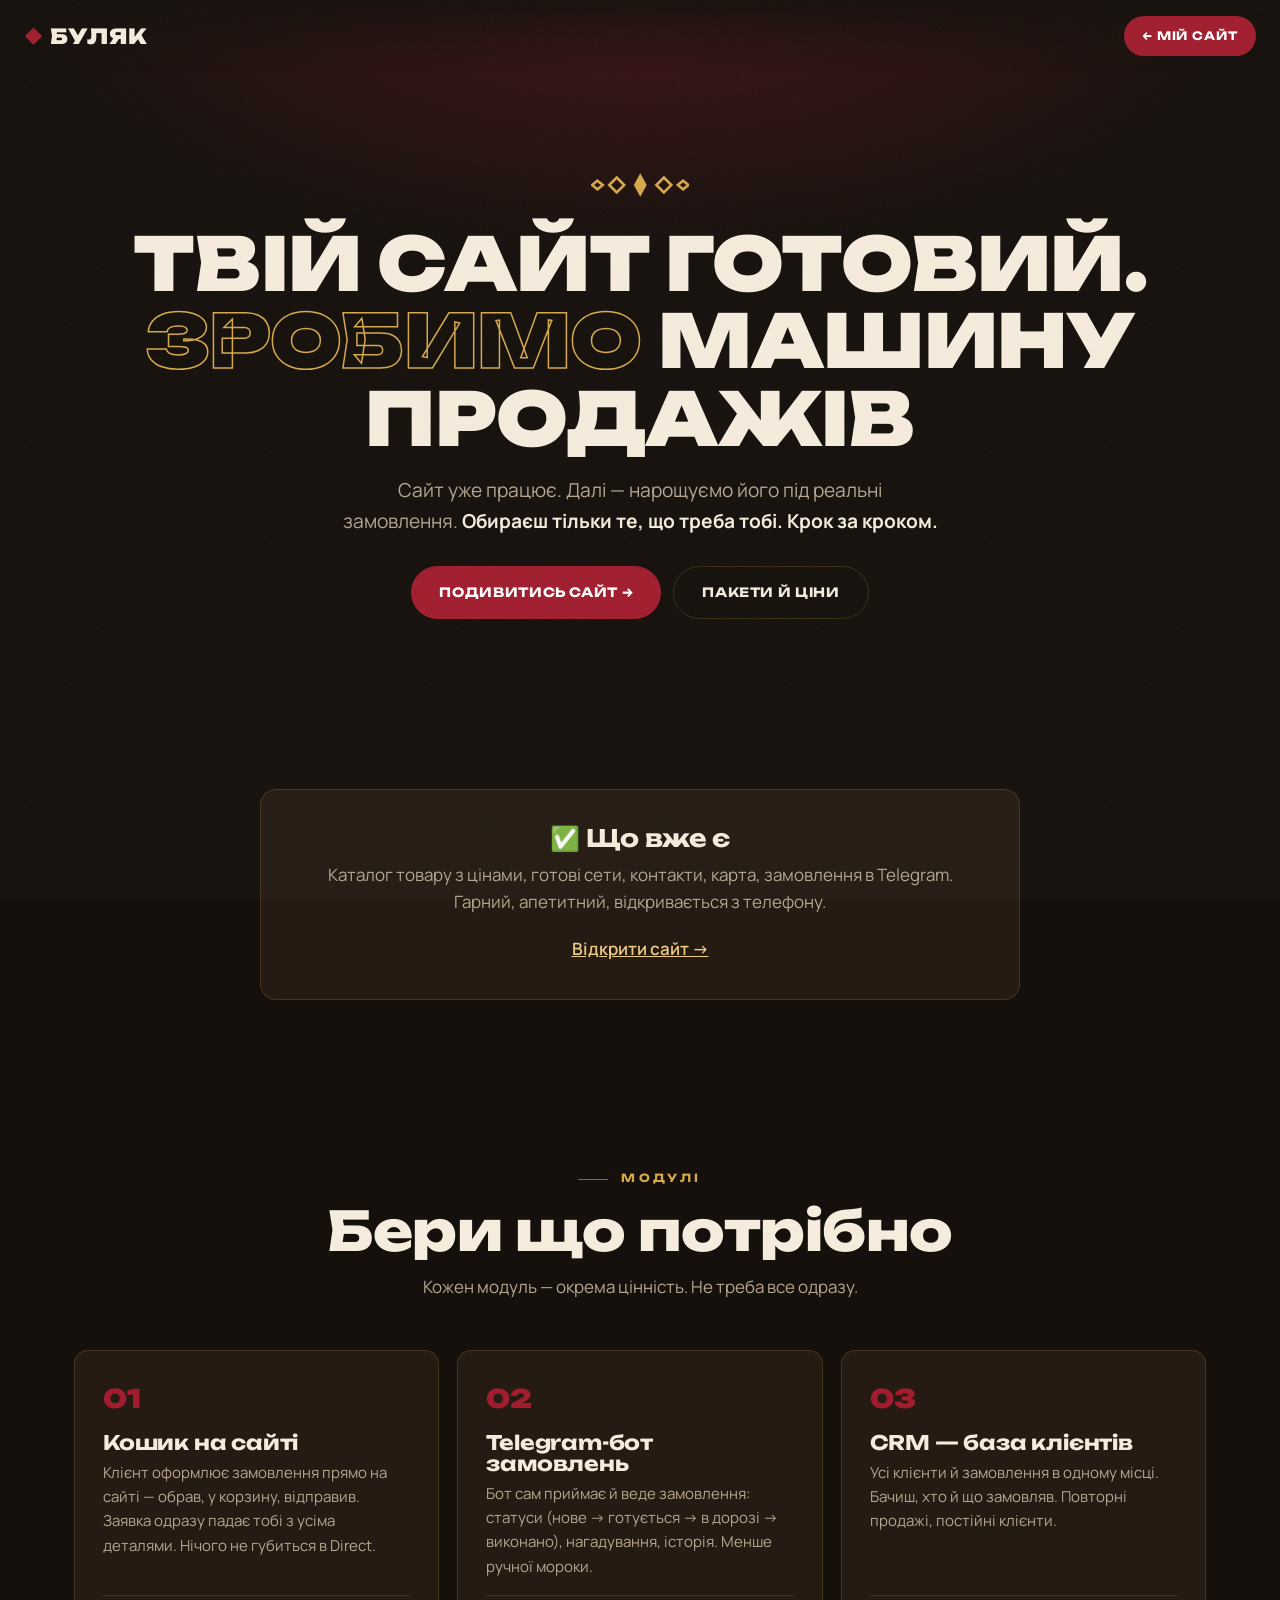
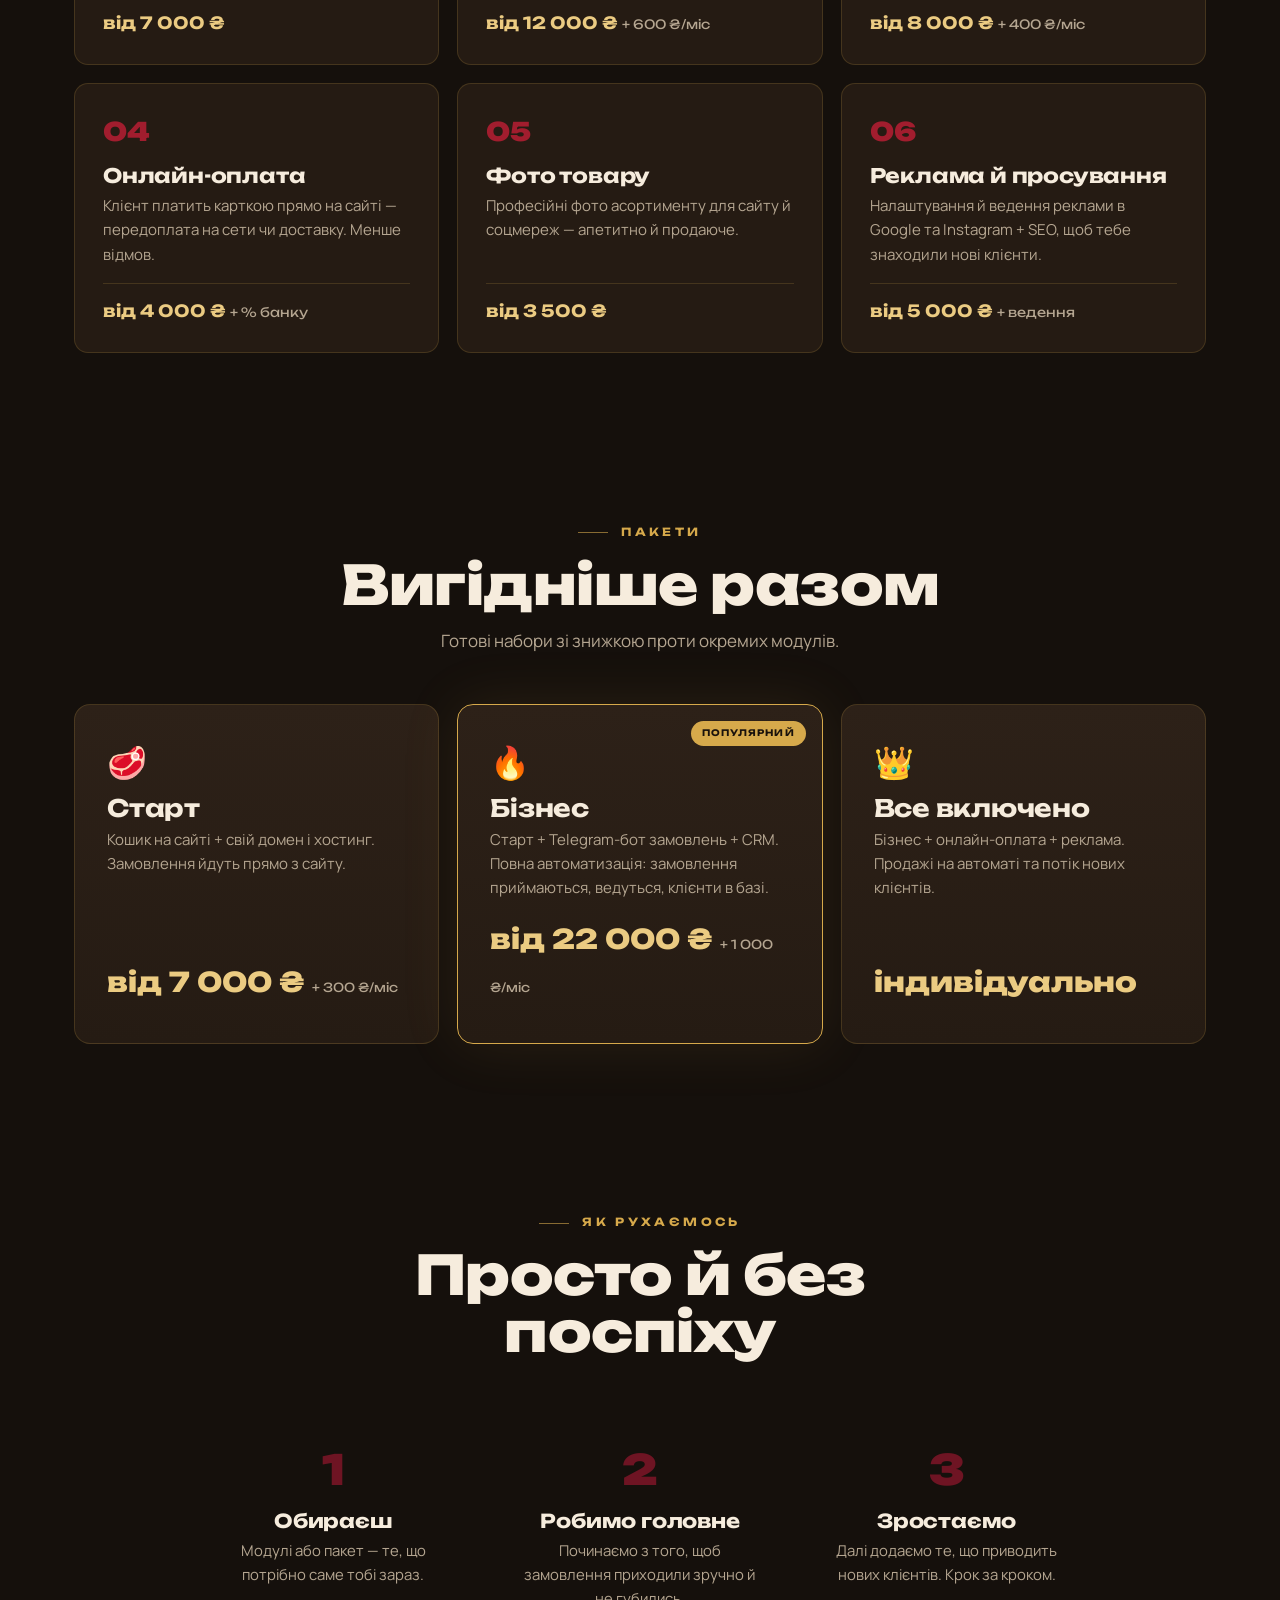
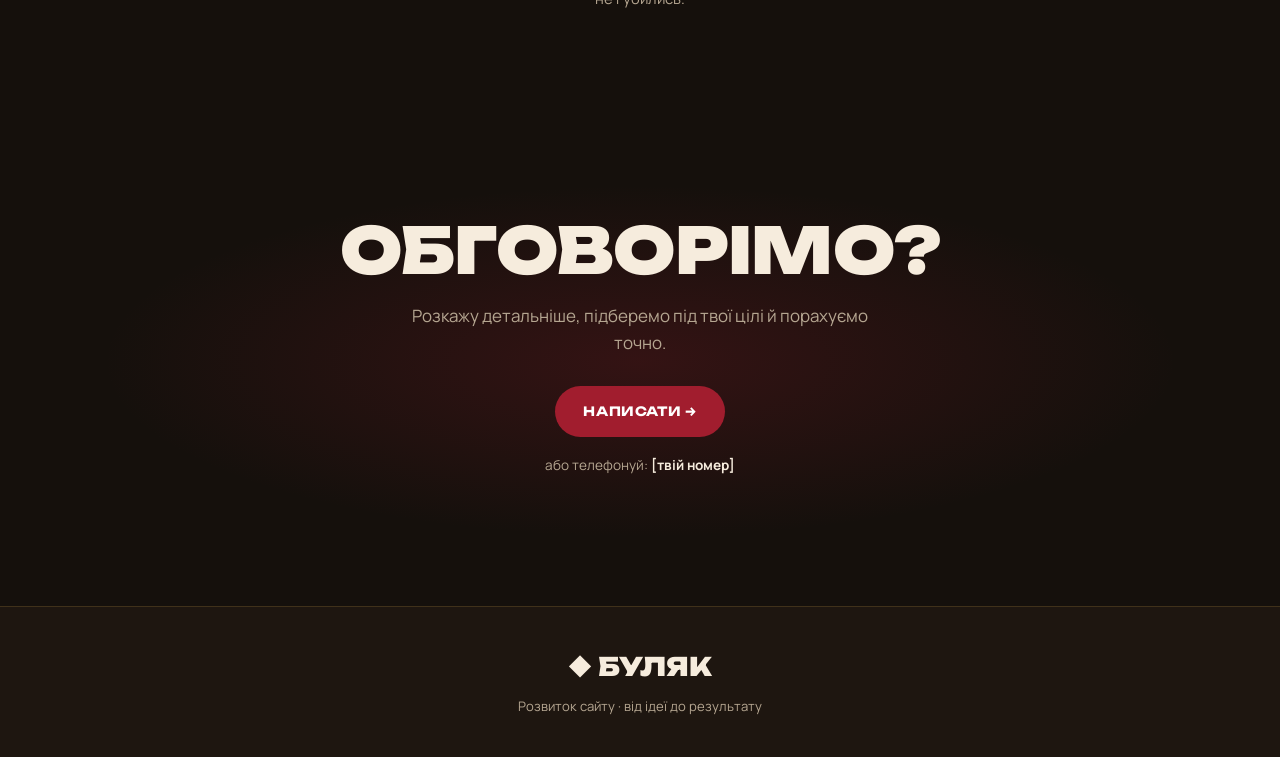
==== offer.html @ 6096b176 "feat: add modular offer page (offer.html) Co-Authored-By: Claude Opus 4.8 (1M context) <noreply@anth" ====
<!DOCTYPE html>
<html lang="uk">
<head>
<meta charset="UTF-8" />
<meta name="viewport" content="width=device-width, initial-scale=1.0" />
<title>БУЛЯК — розвиток сайту · що далі</title>
<meta name="description" content="Розвиток сайту БУЛЯК: кошик, Telegram-бот замовлень, CRM, оплата, реклама. Модульно — обирай що треба." />
<link rel="preconnect" href="https://fonts.googleapis.com" />
<link rel="preconnect" href="https://fonts.gstatic.com" crossorigin />
<link href="https://fonts.googleapis.com/css2?family=Unbounded:wght@500;700;800;900&family=Manrope:wght@400;500;600;700;800&display=swap" rel="stylesheet" />
<style>
:root{
  --bg:#15100C;--bg-2:#1E1610;--card:#251B13;--card-2:#2D2118;
  --wine:#A11D2E;--wine-deep:#6E1423;--ember:#FF6A2B;
  --gold:#D6A94B;--gold-light:#EBCB82;--cream:#F6ECDD;--ash:#B5A691;--line:rgba(214,169,75,.18);
}
*{margin:0;padding:0;box-sizing:border-box}
body{background:var(--bg);color:var(--cream);font-family:'Manrope',sans-serif;font-size:17px;line-height:1.6;overflow-x:hidden;-webkit-font-smoothing:antialiased}
h1,h2,h3{font-family:'Unbounded',sans-serif;line-height:1.05;letter-spacing:-.01em}
a{color:inherit}
.wrap{max-width:1180px;margin:0 auto;padding:0 24px}
.grain{position:fixed;inset:0;z-index:9999;pointer-events:none;opacity:.045;background-image:url("data:image/svg+xml,%3Csvg xmlns='http://www.w3.org/2000/svg' width='180' height='180'%3E%3Cfilter id='n'%3E%3CfeTurbulence type='fractalNoise' baseFrequency='.8' numOctaves='3'/%3E%3C/filter%3E%3Crect width='100%25' height='100%25' filter='url(%23n)'/%3E%3C/svg%3E")}
.orn path{stroke:var(--gold);stroke-width:2.4;fill:none}.orn .filld{fill:var(--gold);stroke:none}
.eyebrow{font-family:'Unbounded';font-weight:700;font-size:.7rem;letter-spacing:.3em;text-transform:uppercase;color:var(--gold);display:inline-flex;align-items:center;gap:13px}
.eyebrow::before{content:"";width:30px;height:1px;background:var(--gold);opacity:.6}

nav{position:fixed;top:0;left:0;right:0;z-index:100;display:flex;align-items:center;justify-content:space-between;padding:16px 24px;background:linear-gradient(180deg,rgba(21,16,12,.92),transparent);backdrop-filter:blur(6px)}
.nav-brand{font-family:'Unbounded';font-weight:900;font-size:1.3rem;letter-spacing:.05em;color:var(--cream);text-decoration:none}
.nav-brand b{color:var(--wine)}
.nav-cta{font-family:'Unbounded';font-weight:700;font-size:.72rem;letter-spacing:.08em;text-transform:uppercase;text-decoration:none;color:#fff;background:var(--wine);padding:11px 18px;border-radius:40px;transition:.25s}
.nav-cta:hover{background:var(--ember)}

.hero{padding:170px 0 90px;text-align:center;position:relative;overflow:hidden}
.hero::before{content:"";position:absolute;inset:0;z-index:-1;background:radial-gradient(80% 60% at 50% 0%,rgba(161,29,46,.3),transparent 60%)}
.hero h1{font-weight:900;font-size:clamp(2.4rem,6vw,4.6rem);text-transform:uppercase;margin:18px 0}
.hero h1 .s{color:transparent;-webkit-text-stroke:1.5px var(--gold)}
.hero p{max-width:600px;margin:0 auto;font-size:1.2rem;color:var(--ash)}
.hero p b{color:var(--cream)}
.btn{font-family:'Unbounded';font-weight:700;font-size:.8rem;letter-spacing:.05em;text-transform:uppercase;text-decoration:none;padding:15px 28px;border-radius:50px;display:inline-flex;align-items:center;gap:9px;transition:transform .3s,box-shadow .3s}
.btn-primary{background:var(--wine);color:#fff}.btn-primary:hover{background:var(--ember);box-shadow:0 14px 40px rgba(255,106,43,.4);transform:translateY(-2px)}
.btn-ghost{border:1px solid var(--line);color:var(--cream)}.btn-ghost:hover{border-color:var(--gold);color:var(--gold)}
.hero-actions{display:flex;gap:12px;justify-content:center;margin-top:30px;flex-wrap:wrap}

.sec{padding:80px 0}
.sec-head{text-align:center;max-width:640px;margin:0 auto 50px}
.sec-head h2{font-weight:800;font-size:clamp(2rem,5vw,3.4rem);margin-top:14px}
.sec-head p{margin-top:14px;color:var(--ash)}

.live{background:var(--card);border:1px solid var(--line);border-radius:16px;padding:36px;text-align:center;max-width:760px;margin:0 auto}
.live h3{font-size:1.5rem;margin-bottom:10px}
.live p{color:var(--ash);margin-bottom:20px}
.live a.lnk{color:var(--gold-light);font-weight:600;word-break:break-all}

.mods{display:grid;grid-template-columns:repeat(3,1fr);gap:18px}
.mod{background:var(--card);border:1px solid var(--line);border-radius:14px;padding:28px;display:flex;flex-direction:column;transition:transform .4s,border-color .4s}
.mod:hover{transform:translateY(-5px);border-color:var(--gold)}
.mod-num{font-family:'Unbounded';font-weight:900;font-size:1.6rem;color:var(--wine);margin-bottom:12px}
.mod h3{font-size:1.25rem;margin-bottom:8px}
.mod p{color:var(--ash);font-size:.94rem;flex:1}
.mod-price{font-family:'Unbounded';font-weight:700;color:var(--gold-light);font-size:1.05rem;margin-top:16px;padding-top:14px;border-top:1px solid var(--line)}
.mod-price small{color:var(--ash);font-weight:400;font-size:.8rem}

.packs{display:grid;grid-template-columns:repeat(3,1fr);gap:18px}
.pack{background:linear-gradient(180deg,var(--card-2),var(--card));border:1px solid var(--line);border-radius:16px;padding:32px;display:flex;flex-direction:column;position:relative}
.pack.feat{border-color:var(--gold);box-shadow:0 0 60px rgba(214,169,75,.1)}
.pack .badge{position:absolute;top:16px;right:16px;font-family:'Unbounded';font-weight:700;font-size:.56rem;letter-spacing:.12em;text-transform:uppercase;color:#1a120c;background:var(--gold);padding:5px 11px;border-radius:30px}
.pack .pemoji{font-size:2rem;margin-bottom:8px}
.pack h3{font-size:1.5rem;margin-bottom:6px}
.pack .pdesc{color:var(--ash);font-size:.94rem;margin-bottom:18px;flex:1}
.pack .pprice{font-family:'Unbounded';font-weight:800;font-size:1.7rem;color:var(--gold-light);margin-bottom:6px}
.pack .pprice small{font-size:.78rem;color:var(--ash);font-weight:400}

.steps{display:grid;grid-template-columns:repeat(3,1fr);gap:20px;max-width:900px;margin:0 auto}
.step{text-align:center;padding:26px}
.step .n{font-family:'Unbounded';font-weight:900;font-size:2.6rem;color:var(--wine-deep)}
.step h3{font-size:1.2rem;margin:8px 0}
.step p{color:var(--ash);font-size:.93rem}

.final{text-align:center;padding:100px 0;position:relative;overflow:hidden}
.final::before{content:"";position:absolute;inset:0;z-index:-1;background:radial-gradient(70% 60% at 50% 50%,rgba(161,29,46,.22),transparent 60%)}
.final h2{font-weight:900;font-size:clamp(2.2rem,6vw,4rem);text-transform:uppercase}
.final p{color:var(--ash);margin:18px auto 30px;max-width:480px}

footer{border-top:1px solid var(--line);padding:40px 0;text-align:center;background:var(--bg-2)}
footer .b{font-family:'Unbounded';font-weight:900;font-size:1.6rem}
footer small{color:var(--ash);display:block;margin-top:8px;font-size:.82rem}

@media(max-width:900px){.mods,.packs,.steps{grid-template-columns:1fr}.hero{padding:130px 0 70px}.nav-cta{display:none}}
</style>
</head>
<body>
<div class="grain"></div>

<nav>
  <a class="nav-brand" href="index.html"><b>◆</b> БУЛЯК</a>
  <a class="nav-cta" href="index.html">← Мій сайт</a>
</nav>

<header class="hero">
  <div class="wrap">
    <svg class="orn" viewBox="0 0 92 28" style="height:30px"><path class="filld" d="M46 3 L52 14 L46 25 L40 14 Z"/><path d="M46 9 L46 19 M41.5 14 L50.5 14"/><path d="M24 7 L31 14 L24 21 L17 14 Z"/><path d="M68 7 L75 14 L68 21 L61 14 Z"/><path d="M6 10 L11 14 L6 18 L1 14 Z"/><path d="M86 10 L91 14 L86 18 L81 14 Z"/></svg>
    <h1>Твій сайт готовий.<br/><span class="s">Зробимо</span> машину продажів</h1>
    <p>Сайт уже працює. Далі — нарощуємо його під реальні замовлення. <b>Обираєш тільки те, що треба тобі. Крок за кроком.</b></p>
    <div class="hero-actions">
      <a class="btn btn-primary" href="index.html">Подивитись сайт →</a>
      <a class="btn btn-ghost" href="#packs">Пакети й ціни</a>
    </div>
  </div>
</header>

<!-- LIVE -->
<section class="sec">
  <div class="wrap">
    <div class="live">
      <h3>✅ Що вже є</h3>
      <p>Каталог товару з цінами, готові сети, контакти, карта, замовлення в Telegram. Гарний, апетитний, відкривається з телефону.</p>
      <a class="lnk" href="index.html">Відкрити сайт →</a>
    </div>
  </div>
</section>

<!-- MODULES -->
<section class="sec">
  <div class="wrap">
    <div class="sec-head"><span class="eyebrow">Модулі</span><h2>Бери що потрібно</h2><p>Кожен модуль — окрема цінність. Не треба все одразу.</p></div>
    <div class="mods">
      <div class="mod"><div class="mod-num">01</div><h3>Кошик на сайті</h3><p>Клієнт оформлює замовлення прямо на сайті — обрав, у корзину, відправив. Заявка одразу падає тобі з усіма деталями. Нічого не губиться в Direct.</p><div class="mod-price">від 7 000 ₴</div></div>
      <div class="mod"><div class="mod-num">02</div><h3>Telegram-бот замовлень</h3><p>Бот сам приймає й веде замовлення: статуси (нове → готується → в дорозі → виконано), нагадування, історія. Менше ручної мороки.</p><div class="mod-price">від 12 000 ₴ <small>+ 600 ₴/міс</small></div></div>
      <div class="mod"><div class="mod-num">03</div><h3>CRM — база клієнтів</h3><p>Усі клієнти й замовлення в одному місці. Бачиш, хто й що замовляв. Повторні продажі, постійні клієнти.</p><div class="mod-price">від 8 000 ₴ <small>+ 400 ₴/міс</small></div></div>
      <div class="mod"><div class="mod-num">04</div><h3>Онлайн-оплата</h3><p>Клієнт платить карткою прямо на сайті — передоплата на сети чи доставку. Менше відмов.</p><div class="mod-price">від 4 000 ₴ <small>+ % банку</small></div></div>
      <div class="mod"><div class="mod-num">05</div><h3>Фото товару</h3><p>Професійні фото асортименту для сайту й соцмереж — апетитно й продаюче.</p><div class="mod-price">від 3 500 ₴</div></div>
      <div class="mod"><div class="mod-num">06</div><h3>Реклама й просування</h3><p>Налаштування й ведення реклами в Google та Instagram + SEO, щоб тебе знаходили нові клієнти.</p><div class="mod-price">від 5 000 ₴ <small>+ ведення</small></div></div>
    </div>
  </div>
</section>

<!-- PACKS -->
<section class="sec" id="packs">
  <div class="wrap">
    <div class="sec-head"><span class="eyebrow">Пакети</span><h2>Вигідніше разом</h2><p>Готові набори зі знижкою проти окремих модулів.</p></div>
    <div class="packs">
      <div class="pack"><div class="pemoji">🥩</div><h3>Старт</h3><div class="pdesc">Кошик на сайті + свій домен і хостинг. Замовлення йдуть прямо з сайту.</div><div class="pprice">від 7 000 ₴ <small>+ 300 ₴/міс</small></div></div>
      <div class="pack feat"><div class="badge">Популярний</div><div class="pemoji">🔥</div><h3>Бізнес</h3><div class="pdesc">Старт + Telegram-бот замовлень + CRM. Повна автоматизація: замовлення приймаються, ведуться, клієнти в базі.</div><div class="pprice">від 22 000 ₴ <small>+ 1 000 ₴/міс</small></div></div>
      <div class="pack"><div class="pemoji">👑</div><h3>Все включено</h3><div class="pdesc">Бізнес + онлайн-оплата + реклама. Продажі на автоматі та потік нових клієнтів.</div><div class="pprice">індивідуально</div></div>
    </div>
  </div>
</section>

<!-- STEPS -->
<section class="sec">
  <div class="wrap">
    <div class="sec-head"><span class="eyebrow">Як рухаємось</span><h2>Просто й без поспіху</h2></div>
    <div class="steps">
      <div class="step"><div class="n">1</div><h3>Обираєш</h3><p>Модулі або пакет — те, що потрібно саме тобі зараз.</p></div>
      <div class="step"><div class="n">2</div><h3>Робимо головне</h3><p>Починаємо з того, щоб замовлення приходили зручно й не губились.</p></div>
      <div class="step"><div class="n">3</div><h3>Зростаємо</h3><p>Далі додаємо те, що приводить нових клієнтів. Крок за кроком.</p></div>
    </div>
  </div>
</section>

<section class="final">
  <div class="wrap">
    <h2>Обговорімо?</h2>
    <p>Розкажу детальніше, підберемо під твої цілі й порахуємо точно.</p>
    <a class="btn btn-primary" href="https://t.me/BULIAK_DELIVERY">Написати →</a>
    <p style="margin-top:18px;font-size:.85rem">або телефонуй: <b style="color:var(--cream)">[твій номер]</b></p>
  </div>
</section>

<footer>
  <div class="b">◆ БУЛЯК</div>
  <small>Розвиток сайту · від ідеї до результату</small>
</footer>
</body>
</html>
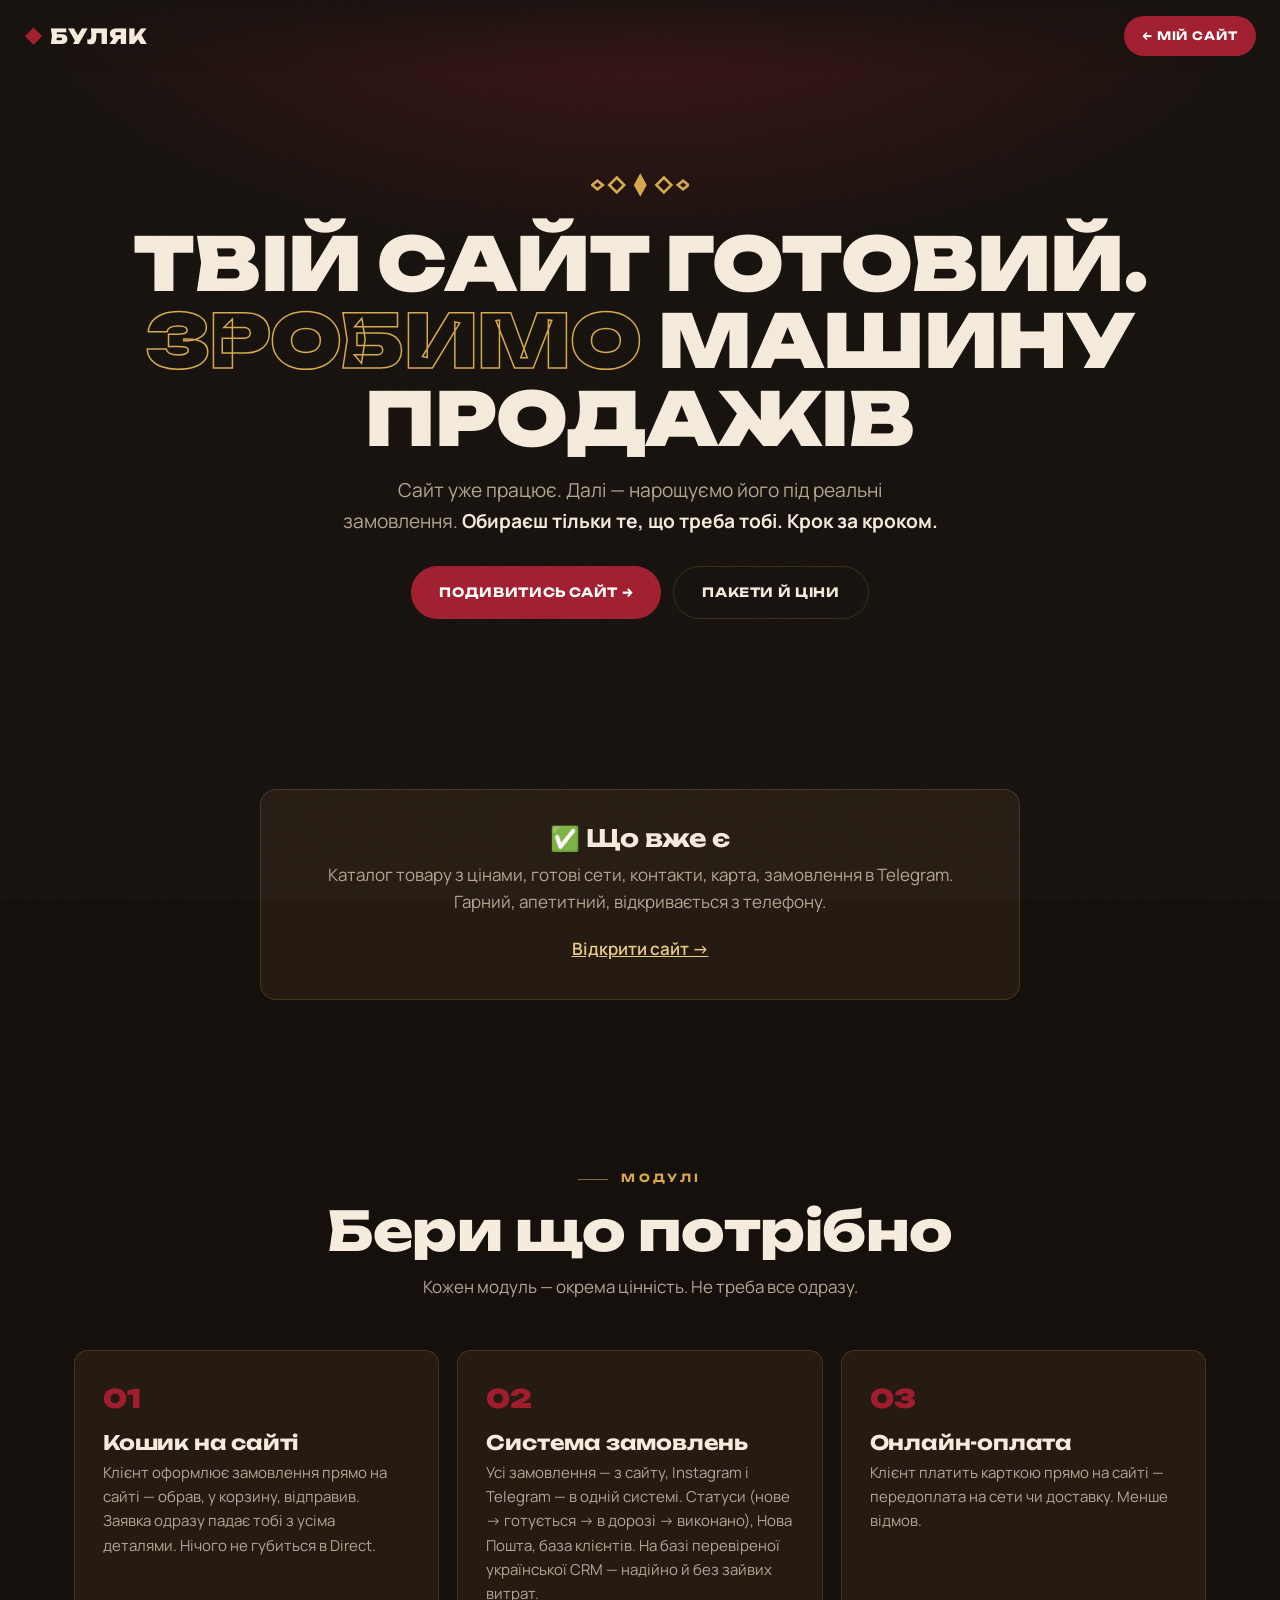
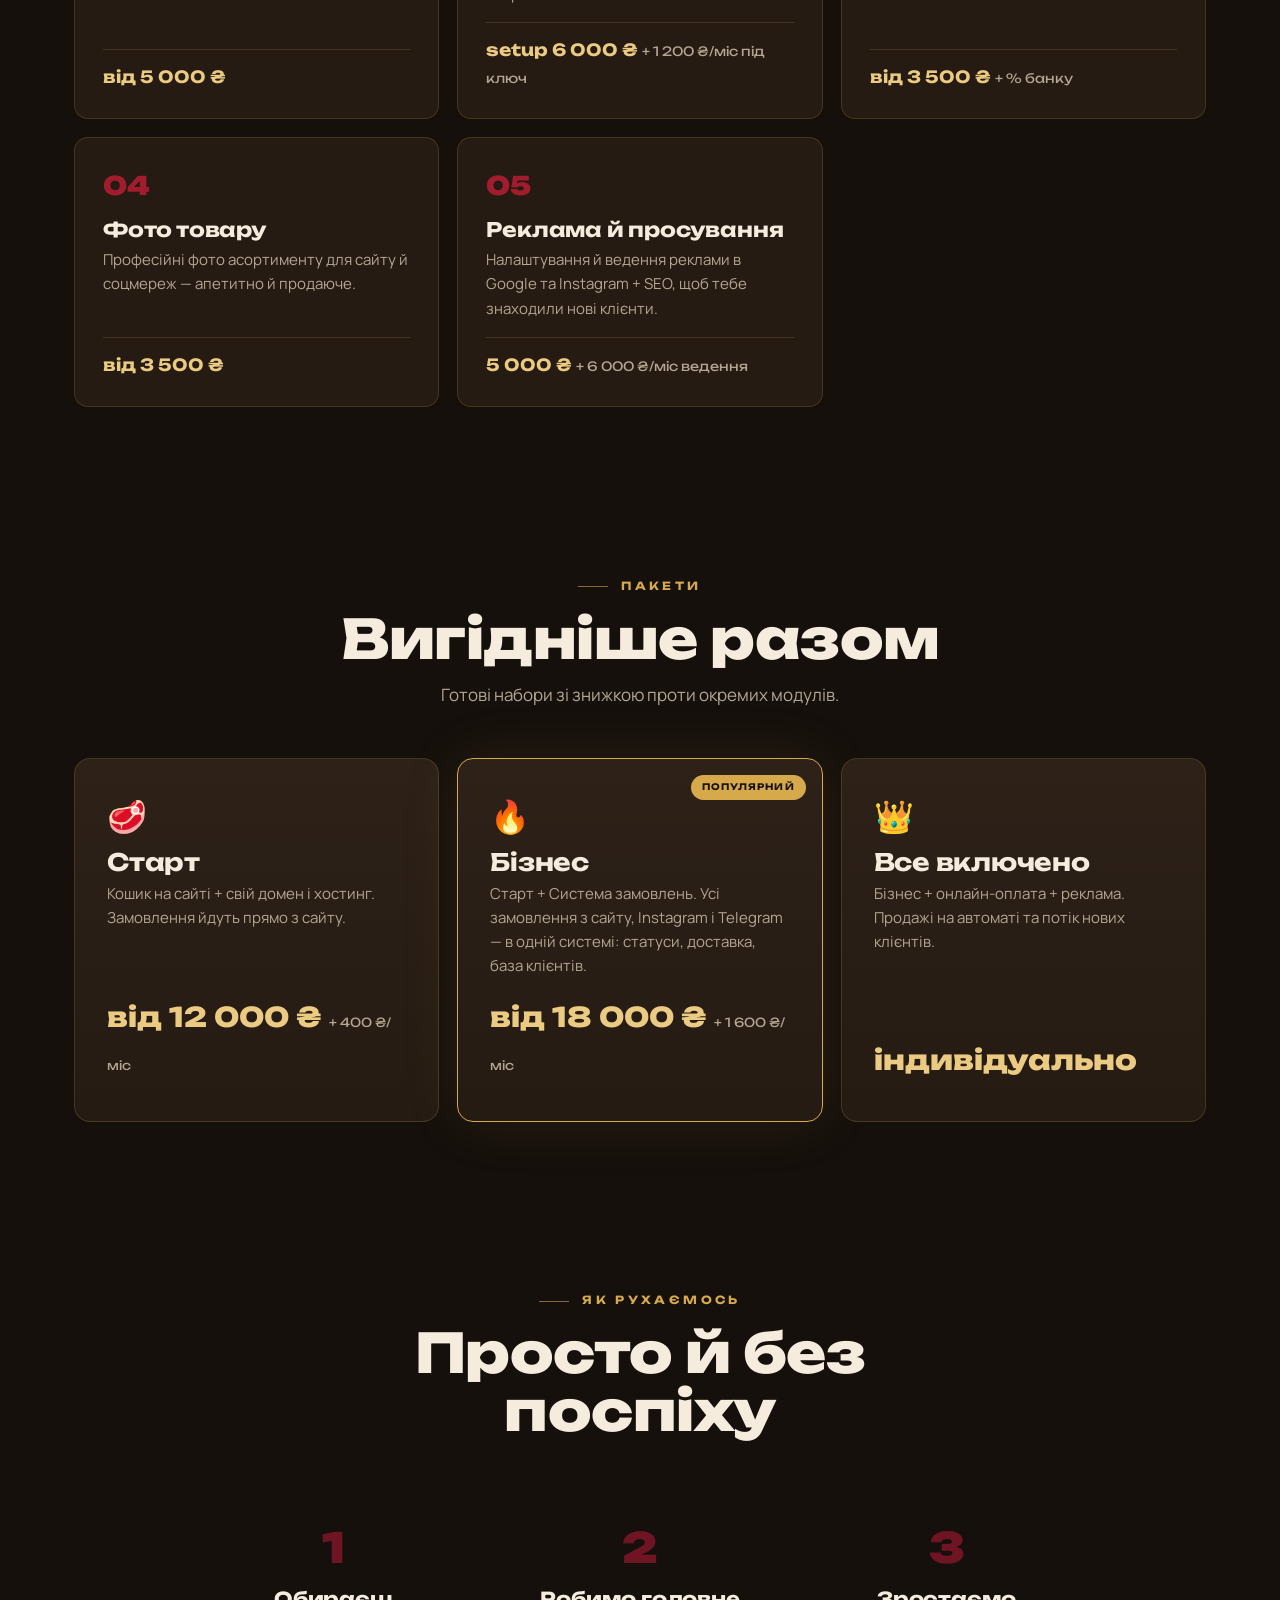
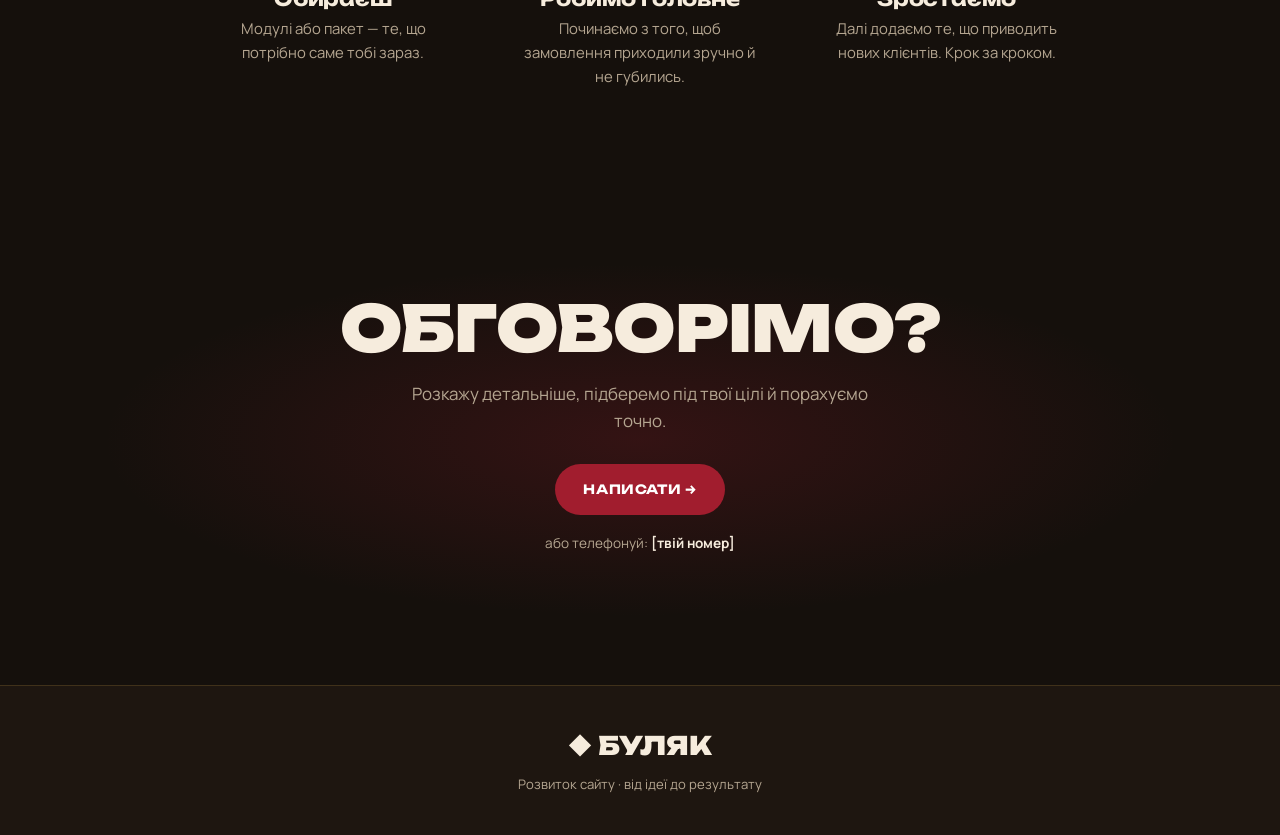
==== commit 643c317a: "refactor(offer): KeyCRM-based order system, turnkey pricing Co-Authored-By: Claude Opus 4.8 (1M cont" ====
--- a/offer.html
+++ b/offer.html
@@ -124,12 +124,11 @@
   <div class="wrap">
     <div class="sec-head"><span class="eyebrow">Модулі</span><h2>Бери що потрібно</h2><p>Кожен модуль — окрема цінність. Не треба все одразу.</p></div>
     <div class="mods">
-      <div class="mod"><div class="mod-num">01</div><h3>Кошик на сайті</h3><p>Клієнт оформлює замовлення прямо на сайті — обрав, у корзину, відправив. Заявка одразу падає тобі з усіма деталями. Нічого не губиться в Direct.</p><div class="mod-price">від 7 000 ₴</div></div>
-      <div class="mod"><div class="mod-num">02</div><h3>Telegram-бот замовлень</h3><p>Бот сам приймає й веде замовлення: статуси (нове → готується → в дорозі → виконано), нагадування, історія. Менше ручної мороки.</p><div class="mod-price">від 12 000 ₴ <small>+ 600 ₴/міс</small></div></div>
-      <div class="mod"><div class="mod-num">03</div><h3>CRM — база клієнтів</h3><p>Усі клієнти й замовлення в одному місці. Бачиш, хто й що замовляв. Повторні продажі, постійні клієнти.</p><div class="mod-price">від 8 000 ₴ <small>+ 400 ₴/міс</small></div></div>
-      <div class="mod"><div class="mod-num">04</div><h3>Онлайн-оплата</h3><p>Клієнт платить карткою прямо на сайті — передоплата на сети чи доставку. Менше відмов.</p><div class="mod-price">від 4 000 ₴ <small>+ % банку</small></div></div>
-      <div class="mod"><div class="mod-num">05</div><h3>Фото товару</h3><p>Професійні фото асортименту для сайту й соцмереж — апетитно й продаюче.</p><div class="mod-price">від 3 500 ₴</div></div>
-      <div class="mod"><div class="mod-num">06</div><h3>Реклама й просування</h3><p>Налаштування й ведення реклами в Google та Instagram + SEO, щоб тебе знаходили нові клієнти.</p><div class="mod-price">від 5 000 ₴ <small>+ ведення</small></div></div>
+      <div class="mod"><div class="mod-num">01</div><h3>Кошик на сайті</h3><p>Клієнт оформлює замовлення прямо на сайті — обрав, у корзину, відправив. Заявка одразу падає тобі з усіма деталями. Нічого не губиться в Direct.</p><div class="mod-price">від 5 000 ₴</div></div>
+      <div class="mod"><div class="mod-num">02</div><h3>Система замовлень</h3><p>Усі замовлення — з сайту, Instagram і Telegram — в одній системі. Статуси (нове → готується → в дорозі → виконано), Нова Пошта, база клієнтів. На базі перевіреної української CRM — надійно й без зайвих витрат.</p><div class="mod-price">setup 6 000 ₴ <small>+ 1 200 ₴/міс під ключ</small></div></div>
+      <div class="mod"><div class="mod-num">03</div><h3>Онлайн-оплата</h3><p>Клієнт платить карткою прямо на сайті — передоплата на сети чи доставку. Менше відмов.</p><div class="mod-price">від 3 500 ₴ <small>+ % банку</small></div></div>
+      <div class="mod"><div class="mod-num">04</div><h3>Фото товару</h3><p>Професійні фото асортименту для сайту й соцмереж — апетитно й продаюче.</p><div class="mod-price">від 3 500 ₴</div></div>
+      <div class="mod"><div class="mod-num">05</div><h3>Реклама й просування</h3><p>Налаштування й ведення реклами в Google та Instagram + SEO, щоб тебе знаходили нові клієнти.</p><div class="mod-price">5 000 ₴ <small>+ 6 000 ₴/міс ведення</small></div></div>
     </div>
   </div>
 </section>
@@ -139,8 +138,8 @@
   <div class="wrap">
     <div class="sec-head"><span class="eyebrow">Пакети</span><h2>Вигідніше разом</h2><p>Готові набори зі знижкою проти окремих модулів.</p></div>
     <div class="packs">
-      <div class="pack"><div class="pemoji">🥩</div><h3>Старт</h3><div class="pdesc">Кошик на сайті + свій домен і хостинг. Замовлення йдуть прямо з сайту.</div><div class="pprice">від 7 000 ₴ <small>+ 300 ₴/міс</small></div></div>
-      <div class="pack feat"><div class="badge">Популярний</div><div class="pemoji">🔥</div><h3>Бізнес</h3><div class="pdesc">Старт + Telegram-бот замовлень + CRM. Повна автоматизація: замовлення приймаються, ведуться, клієнти в базі.</div><div class="pprice">від 22 000 ₴ <small>+ 1 000 ₴/міс</small></div></div>
+      <div class="pack"><div class="pemoji">🥩</div><h3>Старт</h3><div class="pdesc">Кошик на сайті + свій домен і хостинг. Замовлення йдуть прямо з сайту.</div><div class="pprice">від 12 000 ₴ <small>+ 400 ₴/міс</small></div></div>
+      <div class="pack feat"><div class="badge">Популярний</div><div class="pemoji">🔥</div><h3>Бізнес</h3><div class="pdesc">Старт + Система замовлень. Усі замовлення з сайту, Instagram і Telegram — в одній системі: статуси, доставка, база клієнтів.</div><div class="pprice">від 18 000 ₴ <small>+ 1 600 ₴/міс</small></div></div>
       <div class="pack"><div class="pemoji">👑</div><h3>Все включено</h3><div class="pdesc">Бізнес + онлайн-оплата + реклама. Продажі на автоматі та потік нових клієнтів.</div><div class="pprice">індивідуально</div></div>
     </div>
   </div>
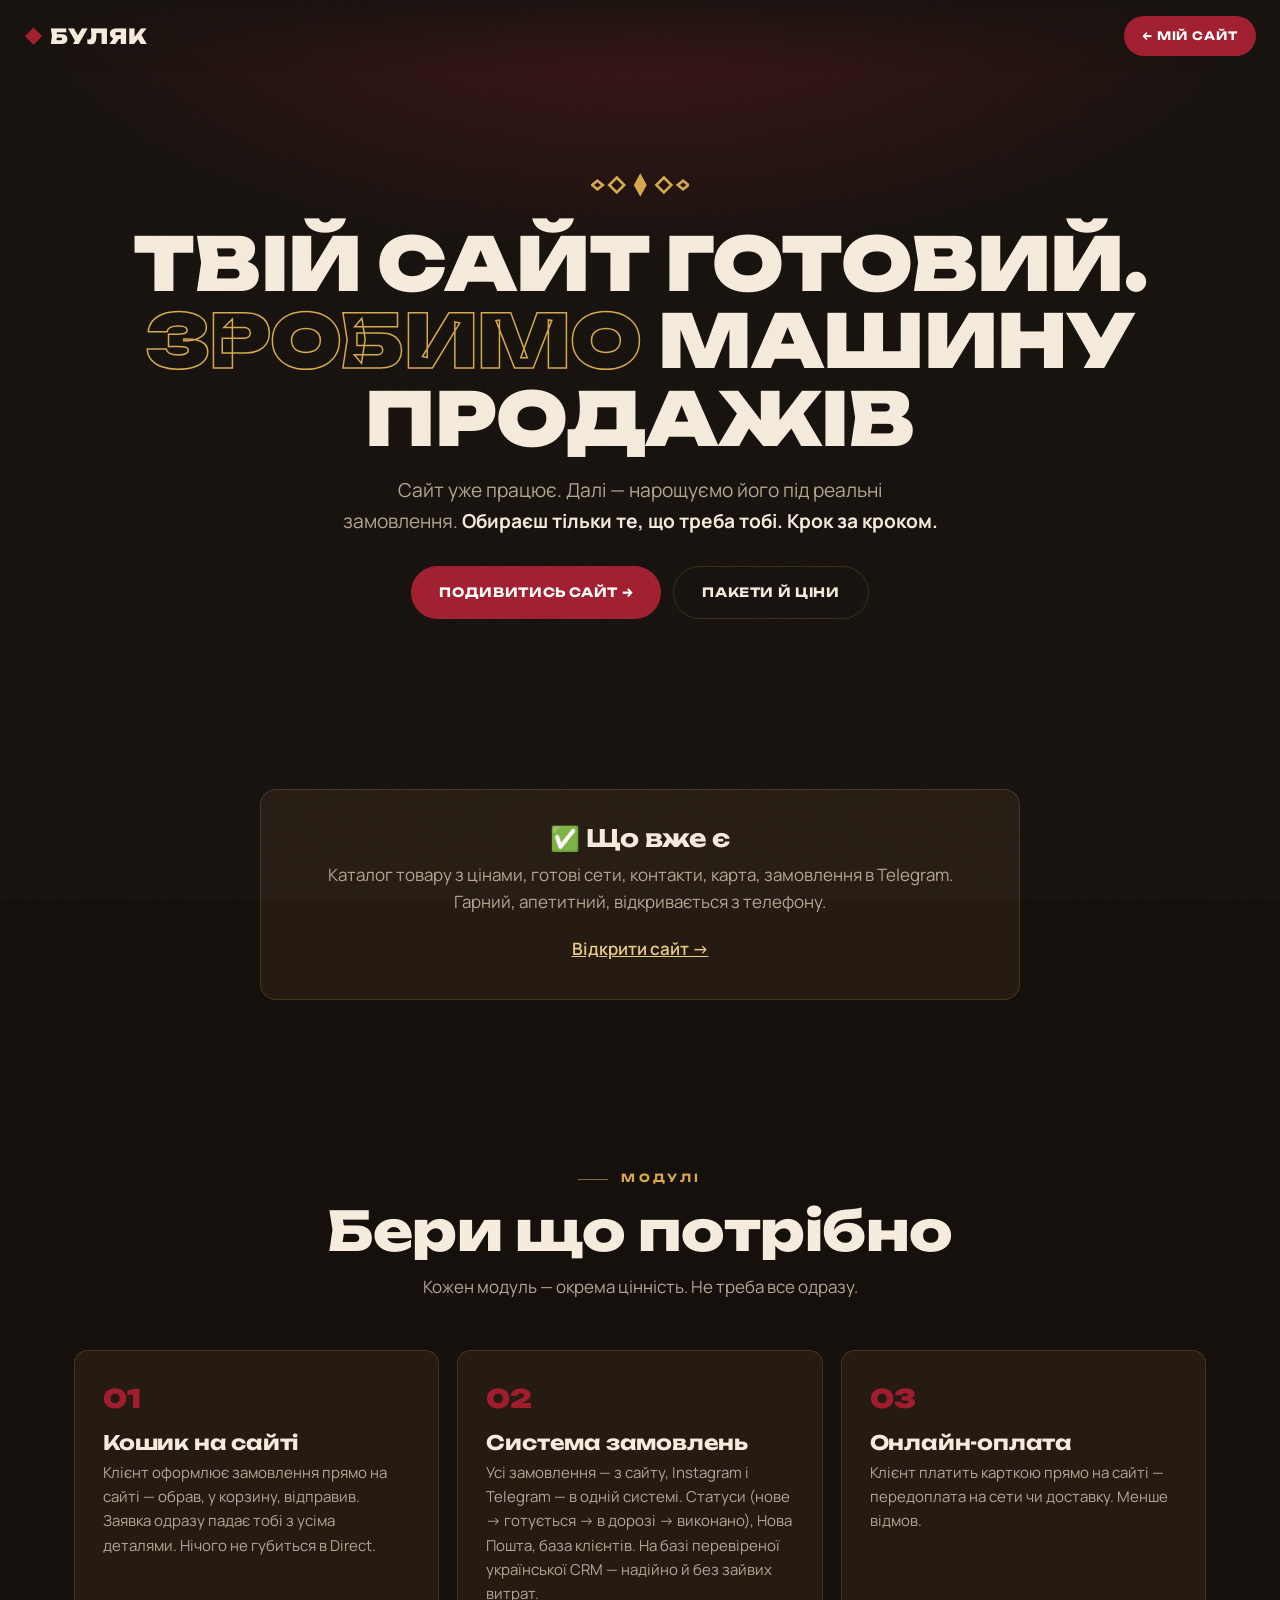
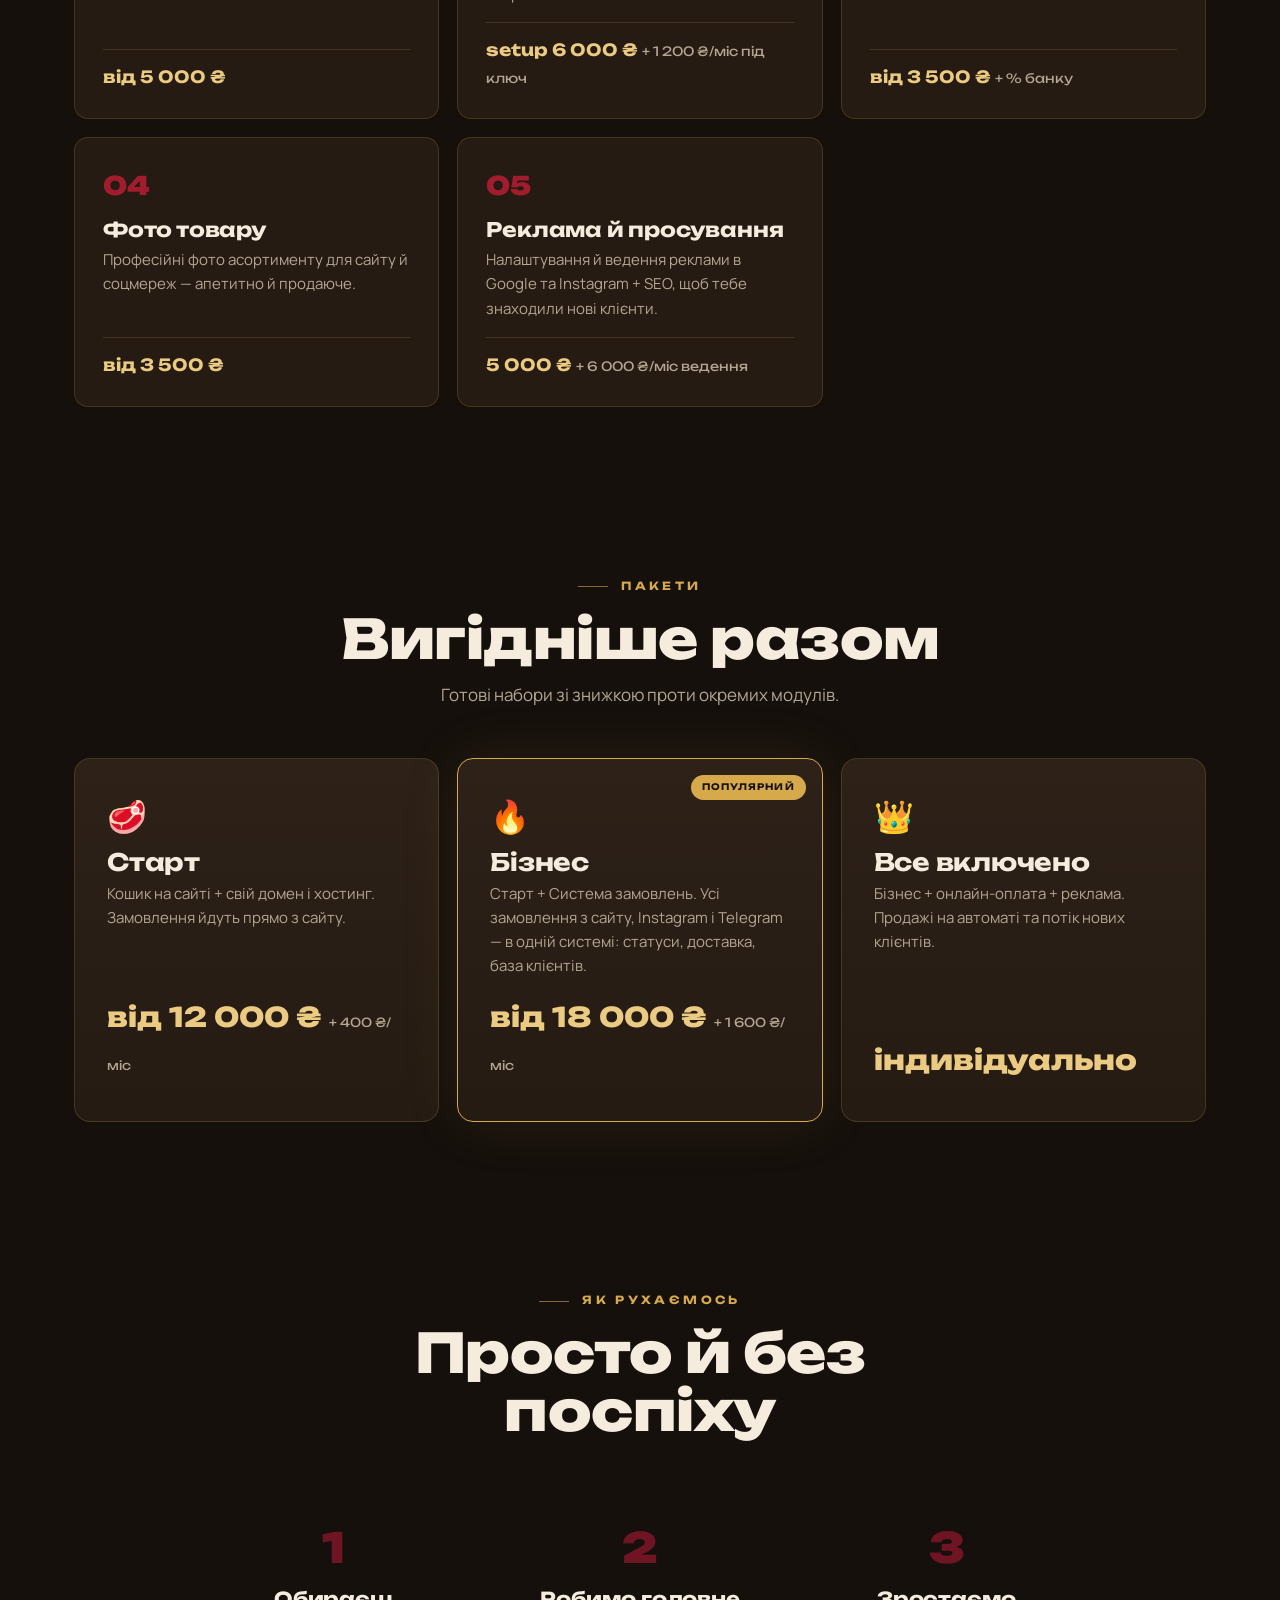
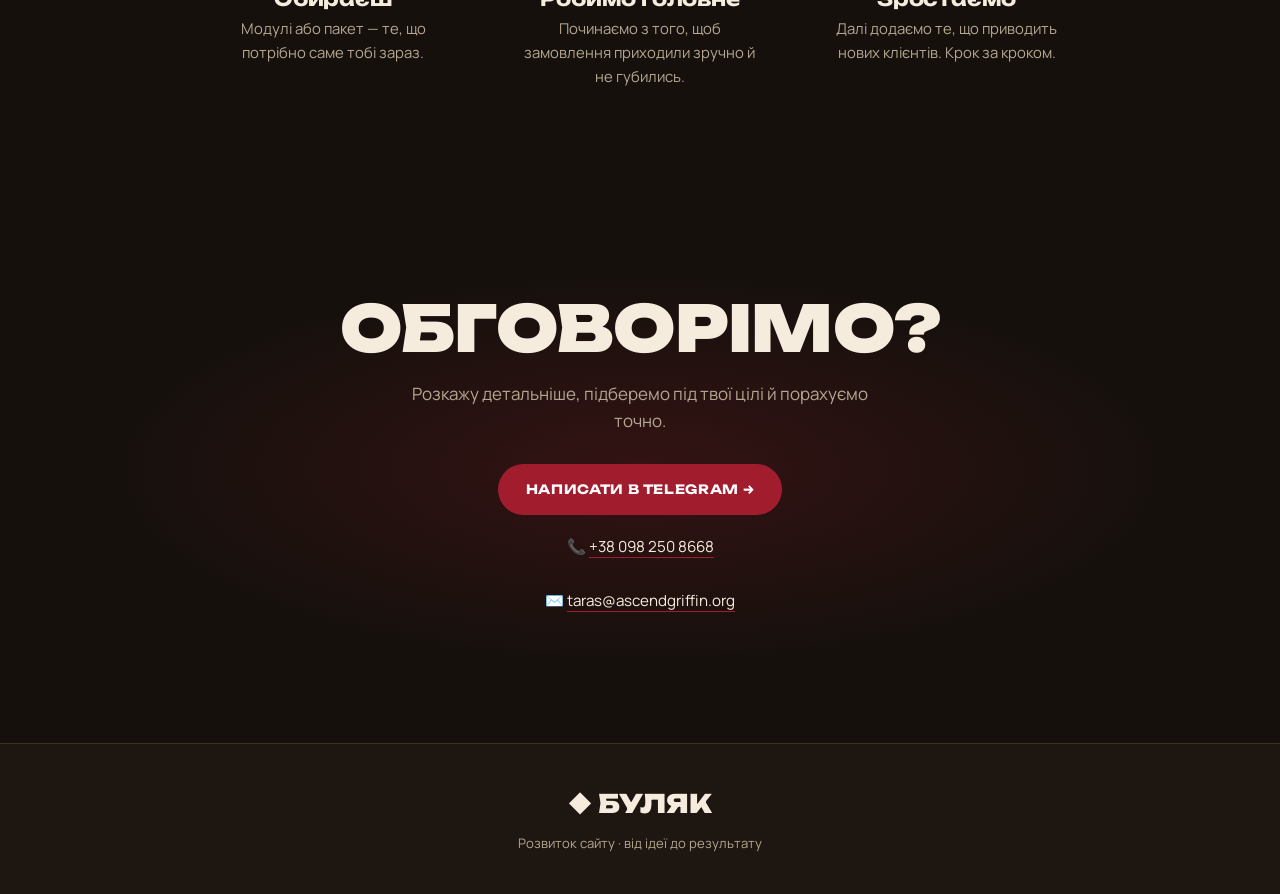
==== commit 6ad37cda: "feat(offer): add Taras contacts (phone, email, telegram) Co-Authored-By: Claude Opus 4.8 (1M context" ====
--- a/offer.html
+++ b/offer.html
@@ -161,8 +161,9 @@
   <div class="wrap">
     <h2>Обговорімо?</h2>
     <p>Розкажу детальніше, підберемо під твої цілі й порахуємо точно.</p>
-    <a class="btn btn-primary" href="https://t.me/BULIAK_DELIVERY">Написати →</a>
-    <p style="margin-top:18px;font-size:.85rem">або телефонуй: <b style="color:var(--cream)">[твій номер]</b></p>
+    <a class="btn btn-primary" href="https://t.me/+380982508668" target="_blank" rel="noopener">Написати в Telegram →</a>
+    <p style="margin-top:20px;font-size:.95rem">📞 <a href="tel:+380982508668" style="color:var(--cream);border-bottom:1px solid var(--wine);text-decoration:none">+38 098 250 8668</a></p>
+    <p style="margin-top:8px;font-size:.95rem">✉️ <a href="mailto:taras@ascendgriffin.org" style="color:var(--cream);border-bottom:1px solid var(--wine);text-decoration:none">taras@ascendgriffin.org</a></p>
   </div>
 </section>
 
